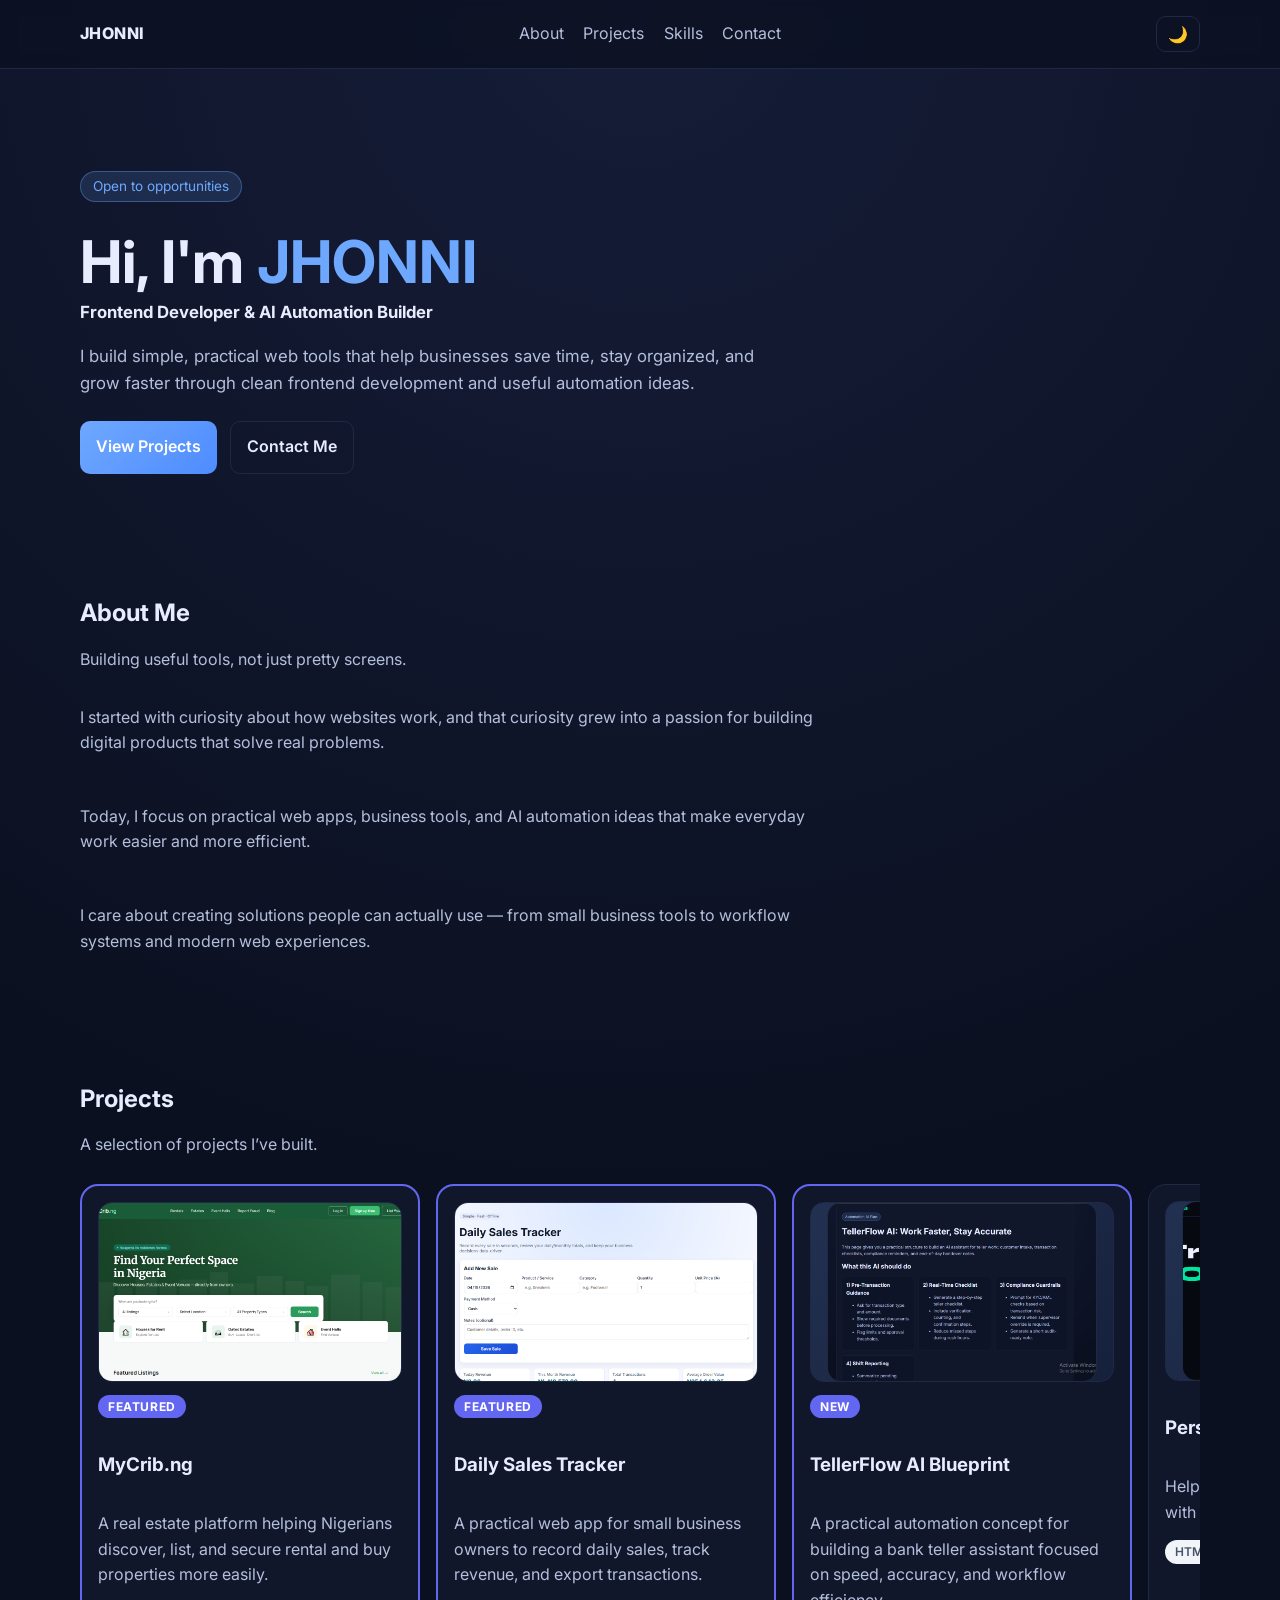
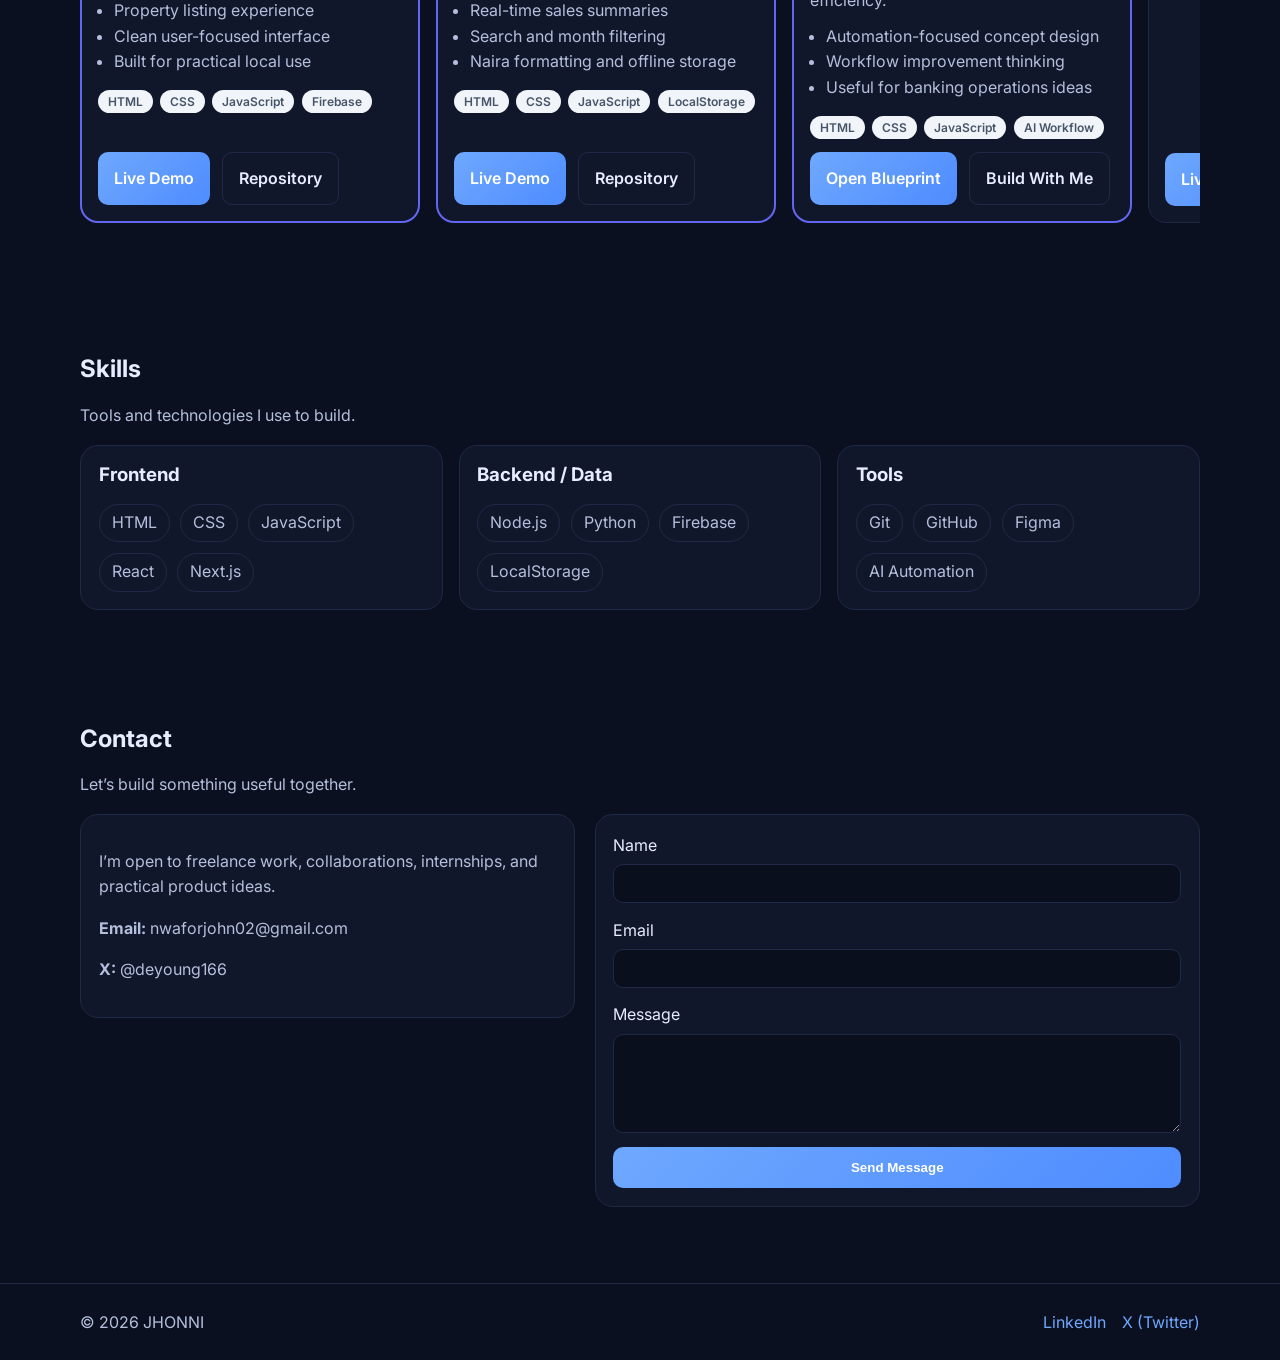
==== index.html @ d538a3f9 "Update project card images and alt attributes" ====
<!doctype html>
<html lang="en">
  <head>
    <meta charset="UTF-8" />
    <meta name="viewport" content="width=device-width, initial-scale=1.0" />
    <title>JHONNI | Frontend Developer & AI Automation Builder</title>
    <meta
      name="description"
      content="Portfolio of Jhonni — frontend developer and AI automation builder creating practical web tools and digital solutions."
    />
    <link rel="preconnect" href="https://fonts.googleapis.com" />
    <link rel="preconnect" href="https://fonts.gstatic.com" crossorigin />
    <link
      href="https://fonts.googleapis.com/css2?family=Inter:wght@400;600;700;800&display=swap"
      rel="stylesheet"
    />
    <link rel="stylesheet" href="styles.css" />
  </head>

  <body>
    <header class="site-header">
      <nav class="container nav">
        <a href="#" class="brand">JHONNI</a>

        <ul class="nav-links">
          <li><a href="#about">About</a></li>
          <li><a href="#projects">Projects</a></li>
          <li><a href="#skills">Skills</a></li>
          <li><a href="#contact">Contact</a></li>
        </ul>

        <div class="nav-actions">
          <button id="theme-toggle" class="theme-toggle" aria-label="Toggle dark and light mode">
            🌙
          </button>
          <button class="menu-btn" aria-label="Toggle menu" aria-expanded="false">☰</button>
        </div>
      </nav>
    </header>

    <main>
      <section class="hero container reveal">
        <p class="badge">Open to opportunities</p>
        <h1>Hi, I'm <span>JHONNI</span></h1>
        <p class="hero-subtitle">Frontend Developer &amp; AI Automation Builder</p>
        <p class="hero-copy">
          I build simple, practical web tools that help businesses save time,
          stay organized, and grow faster through clean frontend development and
          useful automation ideas.
        </p>

        <div class="hero-actions">
          <a class="btn btn-primary" href="#projects">View Projects</a>
          <a class="btn btn-secondary" href="#contact">Contact Me</a>
        </div>
      </section>

      <section id="about" class="section container reveal">
        <div class="section-head">
          <h2>About Me</h2>
          <p>Building useful tools, not just pretty screens.</p>
        </div>

        <div class="about-copy">
          <p>
            I started with curiosity about how websites work, and that curiosity
            grew into a passion for building digital products that solve real problems.
          </p>
          <p>
            Today, I focus on practical web apps, business tools, and AI automation
            ideas that make everyday work easier and more efficient.
          </p>
          <p>
            I care about creating solutions people can actually use — from small
            business tools to workflow systems and modern web experiences.
          </p>
        </div>
      </section>

      <section id="projects" class="section container reveal">
        <div class="section-head">
          <h2>Projects</h2>
          <p>A selection of projects I’ve built.</p>
        </div>

        <div id="project-grid" class="project-grid">
          <article class="project-card featured reveal">
            <img
              src="images/mycrib_preview.png"
              alt="MyCrib.ng preview"
              class="project-image"
            />

            <span class="project-tag">Featured</span>
            <h3>MyCrib.ng</h3>

            <div class="project-copy">
              <p>
                A real estate platform helping Nigerians discover, list, and secure
                rental and buy properties more easily.
              </p>
              <ul class="project-highlights">
                <li>Property listing experience</li>
                <li>Clean user-focused interface</li>
                <li>Built for practical local use</li>
              </ul>
            </div>

            <div class="tech-stack">
              <span>HTML</span>
              <span>CSS</span>
              <span>JavaScript</span>
              <span>Firebase</span>
            </div>

            <div class="card-actions">
              <a
                href="https://mycrib-ng.web.app/"
                class="btn btn-primary"
                target="_blank"
                rel="noopener noreferrer"
              >Live Demo</a>
              <a href="#" class="btn btn-secondary">Repository</a>
            </div>
          </article>

          <article class="project-card featured reveal">
            <img
              src="images/dailysale-tracker-preview.png"
              alt="Daily Sales Tracker preview"
              class="project-image"
            />

            <span class="project-tag">Featured</span>
            <h3>Daily Sales Tracker</h3>

            <div class="project-copy">
              <p>
                A practical web app for small business owners to record daily sales,
                track revenue, and export transactions.
              </p>
              <ul class="project-highlights">
                <li>Real-time sales summaries</li>
                <li>Search and month filtering</li>
                <li>Naira formatting and offline storage</li>
              </ul>
            </div>

            <div class="tech-stack">
              <span>HTML</span>
              <span>CSS</span>
              <span>JavaScript</span>
              <span>LocalStorage</span>
            </div>

            <div class="card-actions">
              <a
                href="https://johnny2275.github.io/SALES-TRACKER/"
                class="btn btn-primary"
                target="_blank"
                rel="noopener noreferrer"
              >Live Demo</a>
              <a href="#" class="btn btn-secondary">Repository</a>
            </div>
          </article>

          <article class="project-card featured reveal">
            <div class="project-image placeholder-image">
               <img
              src="images/Autoteller-preview.png"
              alt="Automateteller-preview"
              class="project-image"
            />
            </div>
            <span class="project-tag">New</span>
            <h3>TellerFlow AI Blueprint</h3>

            <div class="project-copy">
              <p>
                A practical automation concept for building a bank teller assistant
                focused on speed, accuracy, and workflow efficiency.
              </p>
              <ul class="project-highlights">
                <li>Automation-focused concept design</li>
                <li>Workflow improvement thinking</li>
                <li>Useful for banking operations ideas</li>
              </ul>
            </div>

            <div class="tech-stack">
              <span>HTML</span>
              <span>CSS</span>
              <span>JavaScript</span>
              <span>AI Workflow</span>
            </div>

            <div class="card-actions">
              <a href="teller-automation.html" class="btn btn-primary">Open Blueprint</a>
              <a href="#contact" class="btn btn-secondary">Build With Me</a>
            </div>
          </article>

          <article class="project-card reveal">
            <div class="project-image placeholder-image">
              <img
              src="images/finnace-tracker-preview.png"
              alt="Finnacetracker-preview"
              class="project-image"
            />
            </div>

            <h3>Personal Finance Tracker</h3>

            <div class="project-copy">
              <p>Helping users understand money habits with clearer tracking and insights.</p>
            </div>

            <div class="tech-stack">
              <span>HTML</span>
              <span>CSS</span>
              <span>JavaScript</span>
            </div>

            <div class="card-actions">
              <a href="finance-tracker.html" class="btn btn-primary">Live Demo</a>
              <a href="#" class="btn btn-secondary">Repository</a>
            </div>
          </article>

          <article class="project-card reveal">
            <div class="project-image placeholder-image">
              <img
              src="images/task-manager-preview.png"
              alt="taskmanager-preview"
              class="project-image"
            </div>

            <h3>Task Management App</h3>

            <div class="project-copy">
              <p>A simple Kanban-style workflow tool to make productivity easier to manage.</p>
            </div>

            <div class="tech-stack">
              <span>HTML</span>
              <span>CSS</span>
              <span>JavaScript</span>
            </div>

            <div class="card-actions">
              <a href="task-manager.html" class="btn btn-primary">Live Demo</a>
              <a href="#" class="btn btn-secondary">Repository</a>
            </div>
          </article>

          <article class="project-card reveal">
            <div class="project-image placeholder-image">
              <img
              src="images/weather-dashboard-preview.png"
              alt="Weatherdashboard-preview"
              class="project-image"
            </div>

            <h3>Weather Dashboard</h3>

            <div class="project-copy">
              <p>A weather app designed to turn forecast data into useful daily decisions.</p>
            </div>

            <div class="tech-stack">
              <span>HTML</span>
              <span>CSS</span>
              <span>JavaScript</span>
            </div>

            <div class="card-actions">
              <a href="weather-dashboard.html" class="btn btn-primary">Live Demo</a>
              <a href="#" class="btn btn-secondary">Repository</a>
            </div>
          </article>
        </div>
      </section>

      <section id="skills" class="section container reveal">
        <div class="section-head">
          <h2>Skills</h2>
          <p>Tools and technologies I use to build.</p>
        </div>

        <div class="skills-columns">
          <div class="skill-block">
            <h3>Frontend</h3>
            <ul class="skills-list">
              <li>HTML</li>
              <li>CSS</li>
              <li>JavaScript</li>
              <li>React</li>
              <li>Next.js</li>
            </ul>
          </div>

          <div class="skill-block">
            <h3>Backend / Data</h3>
            <ul class="skills-list">
              <li>Node.js</li>
              <li>Python</li>
              <li>Firebase</li>
              <li>LocalStorage</li>
            </ul>
          </div>

          <div class="skill-block">
            <h3>Tools</h3>
            <ul class="skills-list">
              <li>Git</li>
              <li>GitHub</li>
              <li>Figma</li>
              <li>AI Automation</li>
            </ul>
          </div>
        </div>
      </section>

      <section id="contact" class="section container reveal">
        <div class="section-head">
          <h2>Contact</h2>
          <p>Let’s build something useful together.</p>
        </div>

        <div class="contact-layout">
          <div class="contact-info">
            <p>
              I’m open to freelance work, collaborations, internships, and practical
              product ideas.
            </p>
            <p><strong>Email:</strong> nwaforjohn02@gmail.com</p>
            <p><strong>X:</strong> @deyoung166</p>
          </div>

          <form class="contact-form" action="https://formspree.io/f/xojpylja" method="POST">
            <label>
              Name
              <input type="text" name="name" required />
            </label>
            <label>
              Email
              <input type="email" name="email" required />
            </label>
            <label>
              Message
              <textarea name="message" rows="5" required></textarea>
            </label>
            <button class="btn btn-primary" type="submit">Send Message</button>
          </form>
        </div>
      </section>
    </main>

    <footer class="site-footer">
      <div class="container footer-content">
        <p>© <span id="year"></span> JHONNI</p>
        <div class="footer-links">
          <a
            href="https://linkedin.com/in/john-nwafor-359a31131"
            target="_blank"
            rel="noopener noreferrer"
          >LinkedIn</a>
          <a
            href="https://x.com/deyoung166"
            target="_blank"
            rel="noopener noreferrer"
          >X (Twitter)</a>
        </div>
      </div>
    </footer>

    <script src="script.js"></script>
  </body>
</html>
---- styles.css ----
:root {
  --bg: #0b1020;
  --panel: #11172b;
  --text: #e7ecff;
  --muted: #b4bfdc;
  --primary: #6ea8fe;
  --primary-strong: #4f8cff;
  --border: #202846;
}

body.light-mode {
  --bg: #f5f7ff;
  --panel: #ffffff;
  --text: #0f172a;
  --muted: #475569;
  --primary: #4f46e5;
  --primary-strong: #2563eb;
  --border: #dbe3f0;
}

* {
  box-sizing: border-box;
  scroll-margin-top: 80px;
}

html {
  scroll-behavior: smooth;
}

body {
  margin: 0;
  font-family: Inter, system-ui, -apple-system, Segoe UI, Roboto, sans-serif;
  background: radial-gradient(circle at top, #151d38, var(--bg) 40%);
  color: var(--text);
  line-height: 1.6;
  transition: background 0.3s ease, color 0.3s ease;
}

body.light-mode {
  background: radial-gradient(circle at top, #e9efff, var(--bg) 45%);
}

.container {
  width: min(1120px, 92%);
  margin: 0 auto;
}

.site-header {
  position: sticky;
  top: 0;
  z-index: 100;
  backdrop-filter: blur(8px);
  background: rgba(11, 16, 32, 0.75);
  border-bottom: 1px solid var(--border);
  transition: background 0.3s ease, border-color 0.3s ease;
}

body.light-mode .site-header {
  background: rgba(245, 247, 255, 0.82);
}

.nav {
  display: flex;
  align-items: center;
  justify-content: space-between;
  min-height: 68px;
  gap: 1rem;
}

.brand {
  color: var(--text);
  text-decoration: none;
  font-weight: 800;
  letter-spacing: 0.4px;
}

.nav-links {
  display: flex;
  gap: 1.2rem;
  list-style: none;
  padding: 0;
  margin: 0;
}

.nav-links a {
  color: var(--muted);
  text-decoration: none;
  transition: color 0.25s ease;
}

.nav-links a:hover {
  color: var(--text);
}

.nav-actions {
  display: flex;
  align-items: center;
  gap: 0.75rem;
}

.menu-btn,
.theme-toggle {
  background: transparent;
  border: 1px solid var(--border);
  color: var(--text);
  border-radius: 10px;
  cursor: pointer;
  transition: background 0.25s ease, border-color 0.25s ease, color 0.25s ease;
}

.menu-btn {
  display: none;
  padding: 0.4rem 0.55rem;
}

.theme-toggle {
  padding: 0.45rem 0.7rem;
  font-size: 1rem;
}

.theme-toggle:hover,
.menu-btn:hover,
.btn-secondary:hover {
  background: rgba(255, 255, 255, 0.06);
}

body.light-mode .theme-toggle:hover,
body.light-mode .menu-btn:hover,
body.light-mode .btn-secondary:hover {
  background: rgba(15, 23, 42, 0.06);
}

.hero {
  padding: 5.5rem 0 3.5rem;
}

.badge {
  display: inline-block;
  background: rgba(110, 168, 254, 0.15);
  color: var(--primary);
  border: 1px solid rgba(110, 168, 254, 0.35);
  border-radius: 999px;
  padding: 0.25rem 0.75rem;
  font-size: 0.85rem;
}

.hero h1 {
  font-size: clamp(2.2rem, 4.6vw, 4rem);
  margin: 0.9rem 0 0.25rem;
  line-height: 1.1;
}

.hero h1 span {
  color: var(--primary);
}

.hero-subtitle {
  font-size: 1.05rem;
  font-weight: 700;
  color: var(--text);
  margin: 0 0 0.85rem;
}

.hero-copy {
  max-width: 64ch;
  color: var(--muted);
  font-size: 1.05rem;
}

.hero-actions {
  margin-top: 1.5rem;
  display: flex;
  gap: 0.8rem;
  flex-wrap: wrap;
}

.btn {
  text-decoration: none;
  border: none;
  border-radius: 10px;
  padding: 0.8rem 1rem;
  cursor: pointer;
  font-weight: 600;
  display: inline-flex;
  align-items: center;
  justify-content: center;
  transition: transform 0.2s ease, background 0.25s ease, border-color 0.25s ease;
}

.btn:hover {
  transform: translateY(-1px);
}

.btn-primary {
  background: linear-gradient(135deg, var(--primary), var(--primary-strong));
  color: #fff;
}

.btn-secondary {
  color: var(--text);
  border: 1px solid var(--border);
  background: transparent;
}

.section {
  padding: 2.8rem 0;
  overflow: hidden;
}

.section-head p {
  color: var(--muted);
  margin-top: -0.35rem;
}

.about-copy {
  max-width: 76ch;
  color: var(--muted);
  display: grid;
  gap: 1rem;
}

/* Project slider */
.project-grid {
  display: flex;
  flex-wrap: nowrap;
  gap: 1rem;
  overflow-x: auto;
  overflow-y: hidden;
  scroll-behavior: smooth;
  padding: 10px 0 18px;
  -webkit-overflow-scrolling: touch;
  scroll-snap-type: x mandatory;
}

.project-grid::-webkit-scrollbar {
  height: 8px;
}

.project-grid::-webkit-scrollbar-thumb {
  background: #2b3761;
  border-radius: 999px;
}

body.light-mode .project-grid::-webkit-scrollbar-thumb {
  background: #c4d0e8;
}

.project-grid::-webkit-scrollbar-track {
  background: transparent;
}

.project-card {
  background: var(--panel);
  border: 1px solid var(--border);
  border-radius: 18px;
  padding: 1rem;
  display: flex;
  flex-direction: column;
  gap: 0.8rem;
  min-width: 340px;
  max-width: 340px;
  flex: 0 0 340px;
  scroll-snap-align: start;
  transition: transform 0.25s ease, border-color 0.25s ease, background 0.25s ease, box-shadow 0.25s ease;
}

.project-card:hover {
  transform: translateY(-4px);
  box-shadow: 0 16px 34px rgba(0, 0, 0, 0.18);
}

.project-card.featured {
  border: 2px solid #6366f1;
}

.project-image {
  width: 100%;
  height: 180px;
  object-fit: cover;
  border-radius: 14px;
  border: 1px solid var(--border);
  display: block;
}

.placeholder-image {
  display: flex;
  align-items: center;
  justify-content: center;
  background: linear-gradient(135deg, rgba(110, 168, 254, 0.18), rgba(79, 140, 255, 0.08));
  color: var(--muted);
  font-weight: 700;
  text-align: center;
  padding: 1rem;
}

.project-tag {
  display: inline-block;
  background: #6366f1;
  color: #fff;
  font-size: 0.75rem;
  font-weight: 700;
  padding: 2px 10px;
  border-radius: 99px;
  letter-spacing: 0.05em;
  text-transform: uppercase;
  width: fit-content;
}

.project-copy {
  display: grid;
  gap: 0.65rem;
}

.project-copy p {
  margin: 0;
  color: var(--muted);
}

.project-highlights {
  margin: 0;
  padding-left: 1rem;
  color: var(--muted);
}

.tech-stack {
  display: flex;
  flex-wrap: wrap;
  gap: 0.45rem;
  margin-top: 0.15rem;
}

.tech-stack span {
  background: #f1f5f9;
  color: #475569;
  font-size: 0.75rem;
  font-weight: 600;
  padding: 2px 10px;
  border-radius: 99px;
}

.card-actions {
  display: flex;
  gap: 0.75rem;
  margin-top: auto;
  flex-wrap: wrap;
}

/* Skills */
.skills-columns {
  display: grid;
  grid-template-columns: repeat(3, minmax(0, 1fr));
  gap: 1rem;
}

.skill-block {
  background: var(--panel);
  border: 1px solid var(--border);
  border-radius: 18px;
  padding: 1.1rem;
}

.skill-block h3 {
  margin: 0;
  line-height: 1.3;
}

.skills-list {
  display: flex;
  flex-wrap: wrap;
  gap: 0.65rem;
  list-style: none;
  padding: 0;
  margin: 1rem 0 0;
}

.skills-list li {
  border: 1px solid var(--border);
  border-radius: 999px;
  padding: 0.35rem 0.75rem;
  color: var(--muted);
  background: transparent;
}

/* Contact */
.contact-layout {
  display: grid;
  grid-template-columns: 0.9fr 1.1fr;
  gap: 1.2rem;
  align-items: start;
}

.contact-info {
  background: var(--panel);
  border: 1px solid var(--border);
  border-radius: 18px;
  padding: 1.1rem;
  color: var(--muted);
}

.contact-form {
  display: grid;
  gap: 0.9rem;
  background: var(--panel);
  border: 1px solid var(--border);
  border-radius: 18px;
  padding: 1.1rem;
}

.contact-form label {
  display: grid;
  gap: 0.35rem;
}

.contact-form input,
.contact-form textarea {
  border: 1px solid var(--border);
  background: #0a0f1e;
  color: var(--text);
  border-radius: 10px;
  padding: 0.7rem;
  transition: background 0.25s ease, color 0.25s ease, border-color 0.25s ease;
}

body.light-mode .contact-form input,
body.light-mode .contact-form textarea {
  background: #ffffff;
}

/* Footer */
.site-footer {
  border-top: 1px solid var(--border);
  margin-top: 2rem;
}

.footer-content {
  min-height: 76px;
  display: flex;
  align-items: center;
  justify-content: space-between;
  color: var(--muted);
  gap: 1rem;
  flex-wrap: wrap;
}

.footer-links {
  display: flex;
  gap: 1rem;
  flex-wrap: wrap;
}

.footer-content a {
  color: var(--primary);
  text-decoration: none;
}

/* Reveal animation */
.reveal {
  opacity: 0;
  transform: translateY(24px);
  transition: opacity 0.65s ease, transform 0.65s ease;
}

.reveal.show {
  opacity: 1;
  transform: translateY(0);
}

@media (max-width: 980px) {
  .skills-columns,
  .contact-layout {
    grid-template-columns: 1fr;
  }
}

@media (max-width: 760px) {
  .menu-btn {
    display: inline-block;
  }

  .nav {
    position: relative;
  }

  .nav-links {
    position: absolute;
    top: 68px;
    right: 0;
    background: #0f1730;
    border: 1px solid var(--border);
    border-radius: 12px;
    display: none;
    flex-direction: column;
    padding: 0.9rem;
    min-width: 180px;
    transition: all 0.3s ease;
    opacity: 0;
    transform: translateY(-10px);
    pointer-events: none;
    z-index: 50;
  }

  body.light-mode .nav-links {
    background: #ffffff;
  }

  .nav-links.open {
    display: flex;
    opacity: 1;
    transform: translateY(0);
    pointer-events: auto;
  }

  .hero {
    padding: 4.2rem 0 2.6rem;
  }

  .project-card {
    min-width: 280px;
    max-width: 280px;
    flex-basis: 280px;
  }

  .project-image {
    height: 160px;
  }
}
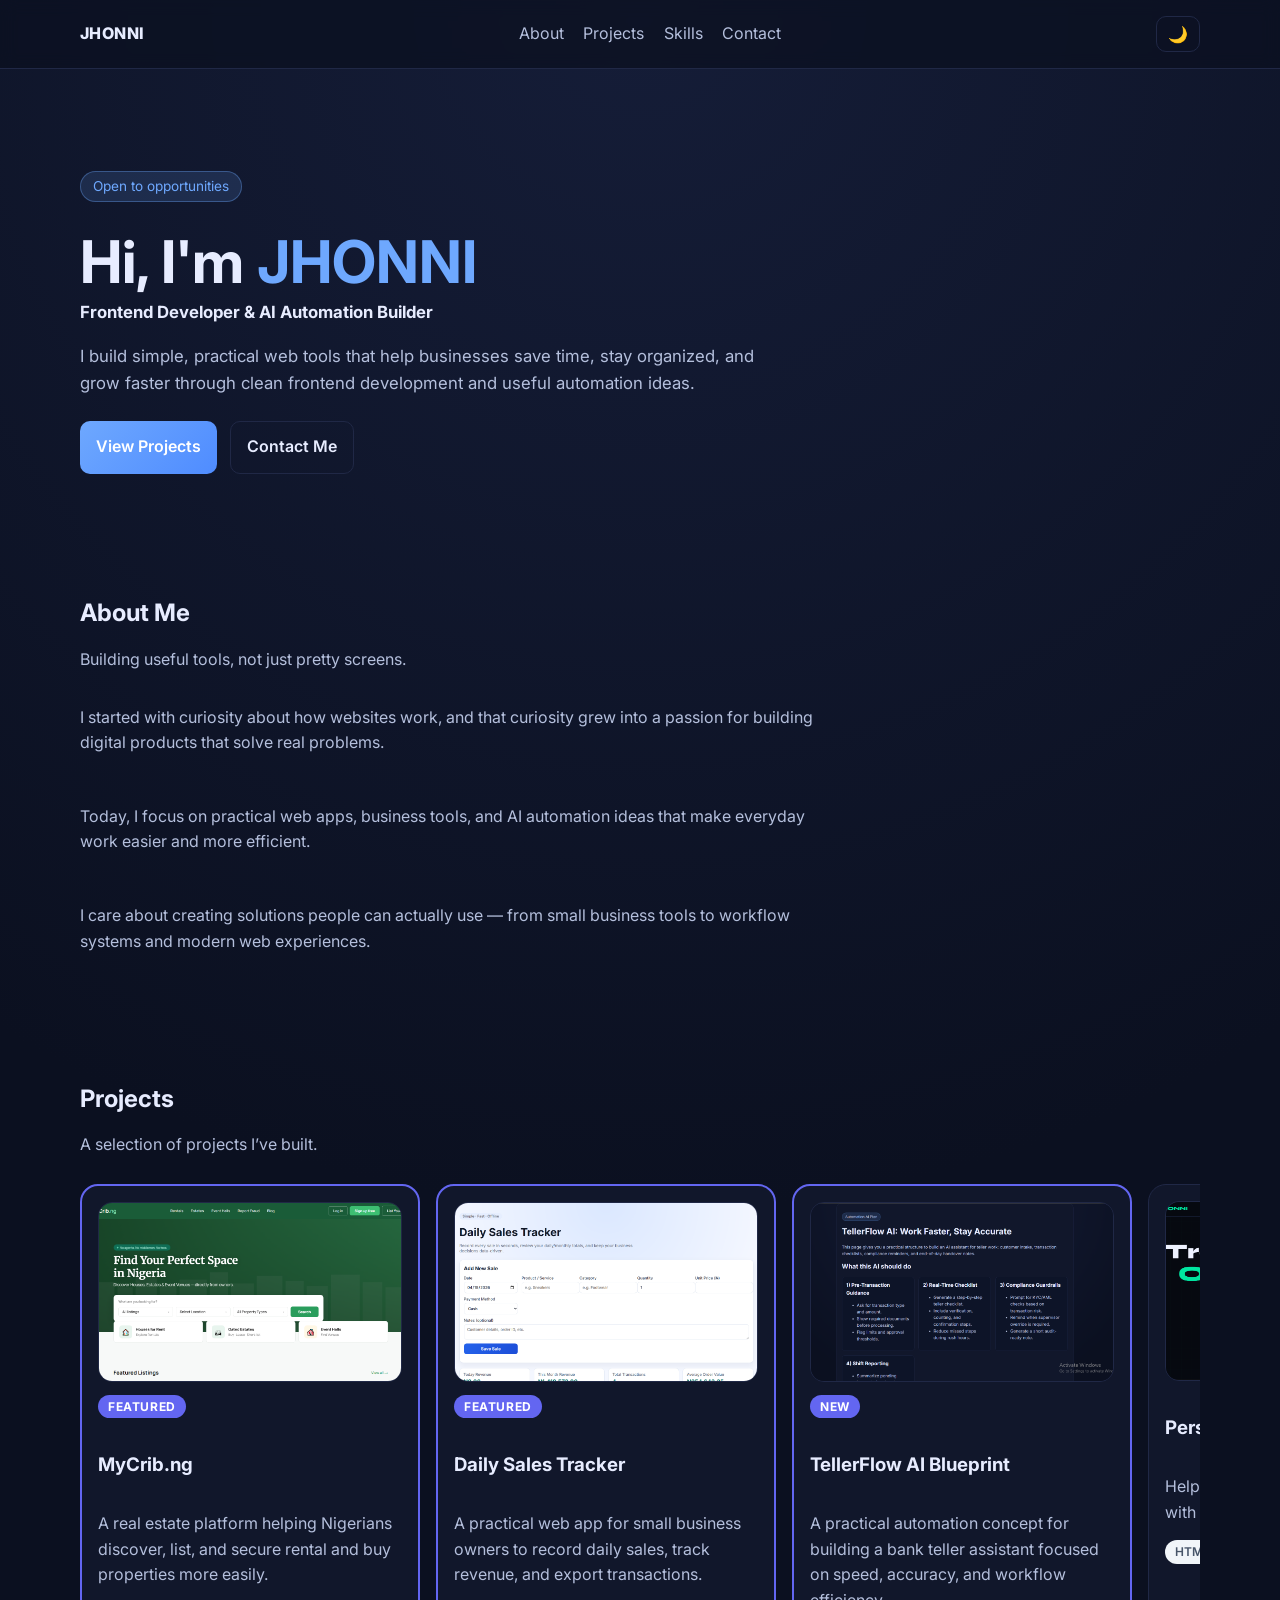
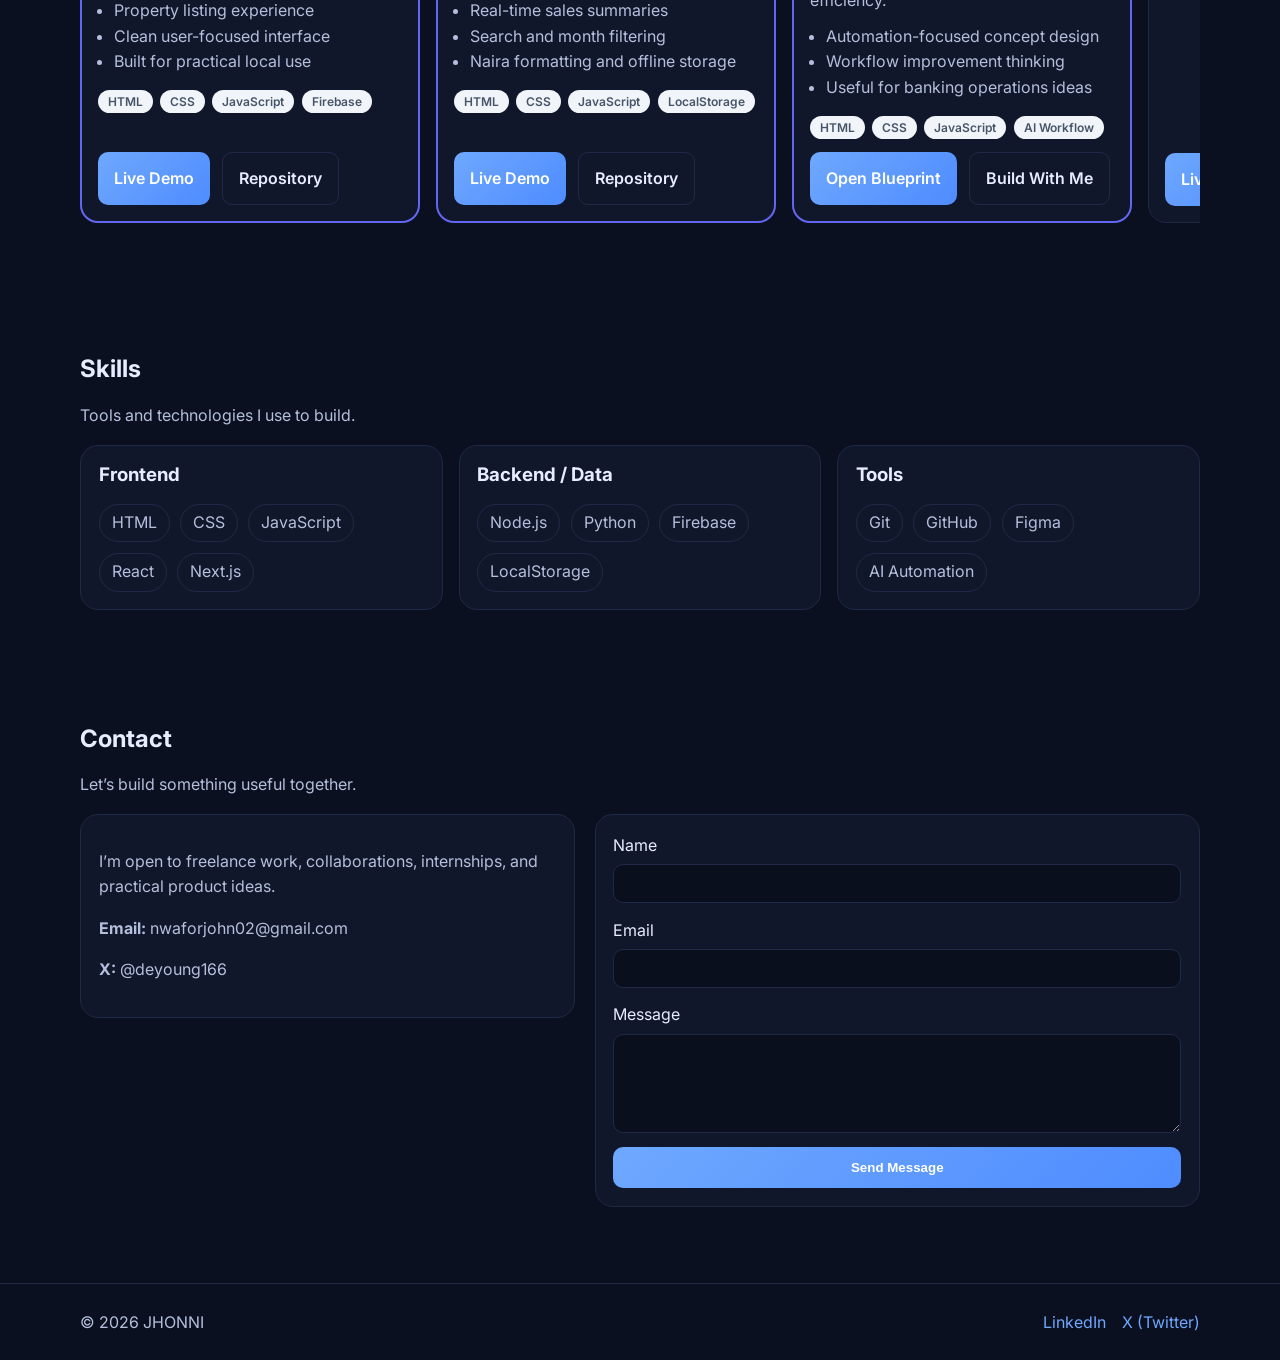
==== commit 26d9265c: "Update project image alt texts and fix HTML structure" ====
--- a/index.html
+++ b/index.html
@@ -1,4 +1,3 @@
-
 <!doctype html>
 <html lang="en">
   <head>
@@ -166,13 +165,12 @@
           </article>
 
           <article class="project-card featured reveal">
-            <div class="project-image placeholder-image">
-               <img
+            <img
               src="images/Autoteller-preview.png"
-              alt="Automateteller-preview"
-              class="project-image"
-            />
-            </div>
+              alt="TellerFlow AI Blueprint preview"
+              class="project-image"
+            />
+
             <span class="project-tag">New</span>
             <h3>TellerFlow AI Blueprint</h3>
 
@@ -202,13 +200,11 @@
           </article>
 
           <article class="project-card reveal">
-            <div class="project-image placeholder-image">
-              <img
+            <img
               src="images/finnace-tracker-preview.png"
-              alt="Finnacetracker-preview"
-              class="project-image"
-            />
-            </div>
+              alt="Personal Finance Tracker preview"
+              class="project-image"
+            />
 
             <h3>Personal Finance Tracker</h3>
 
@@ -229,12 +225,11 @@
           </article>
 
           <article class="project-card reveal">
-            <div class="project-image placeholder-image">
-              <img
+            <img
               src="images/task-manager-preview.png"
-              alt="taskmanager-preview"
-              class="project-image"
-            </div>
+              alt="Task Management App preview"
+              class="project-image"
+            />
 
             <h3>Task Management App</h3>
 
@@ -255,12 +250,11 @@
           </article>
 
           <article class="project-card reveal">
-            <div class="project-image placeholder-image">
-              <img
+            <img
               src="images/weather-dashboard-preview.png"
-              alt="Weatherdashboard-preview"
-              class="project-image"
-            </div>
+              alt="Weather Dashboard preview"
+              class="project-image"
+            />
 
             <h3>Weather Dashboard</h3>
 
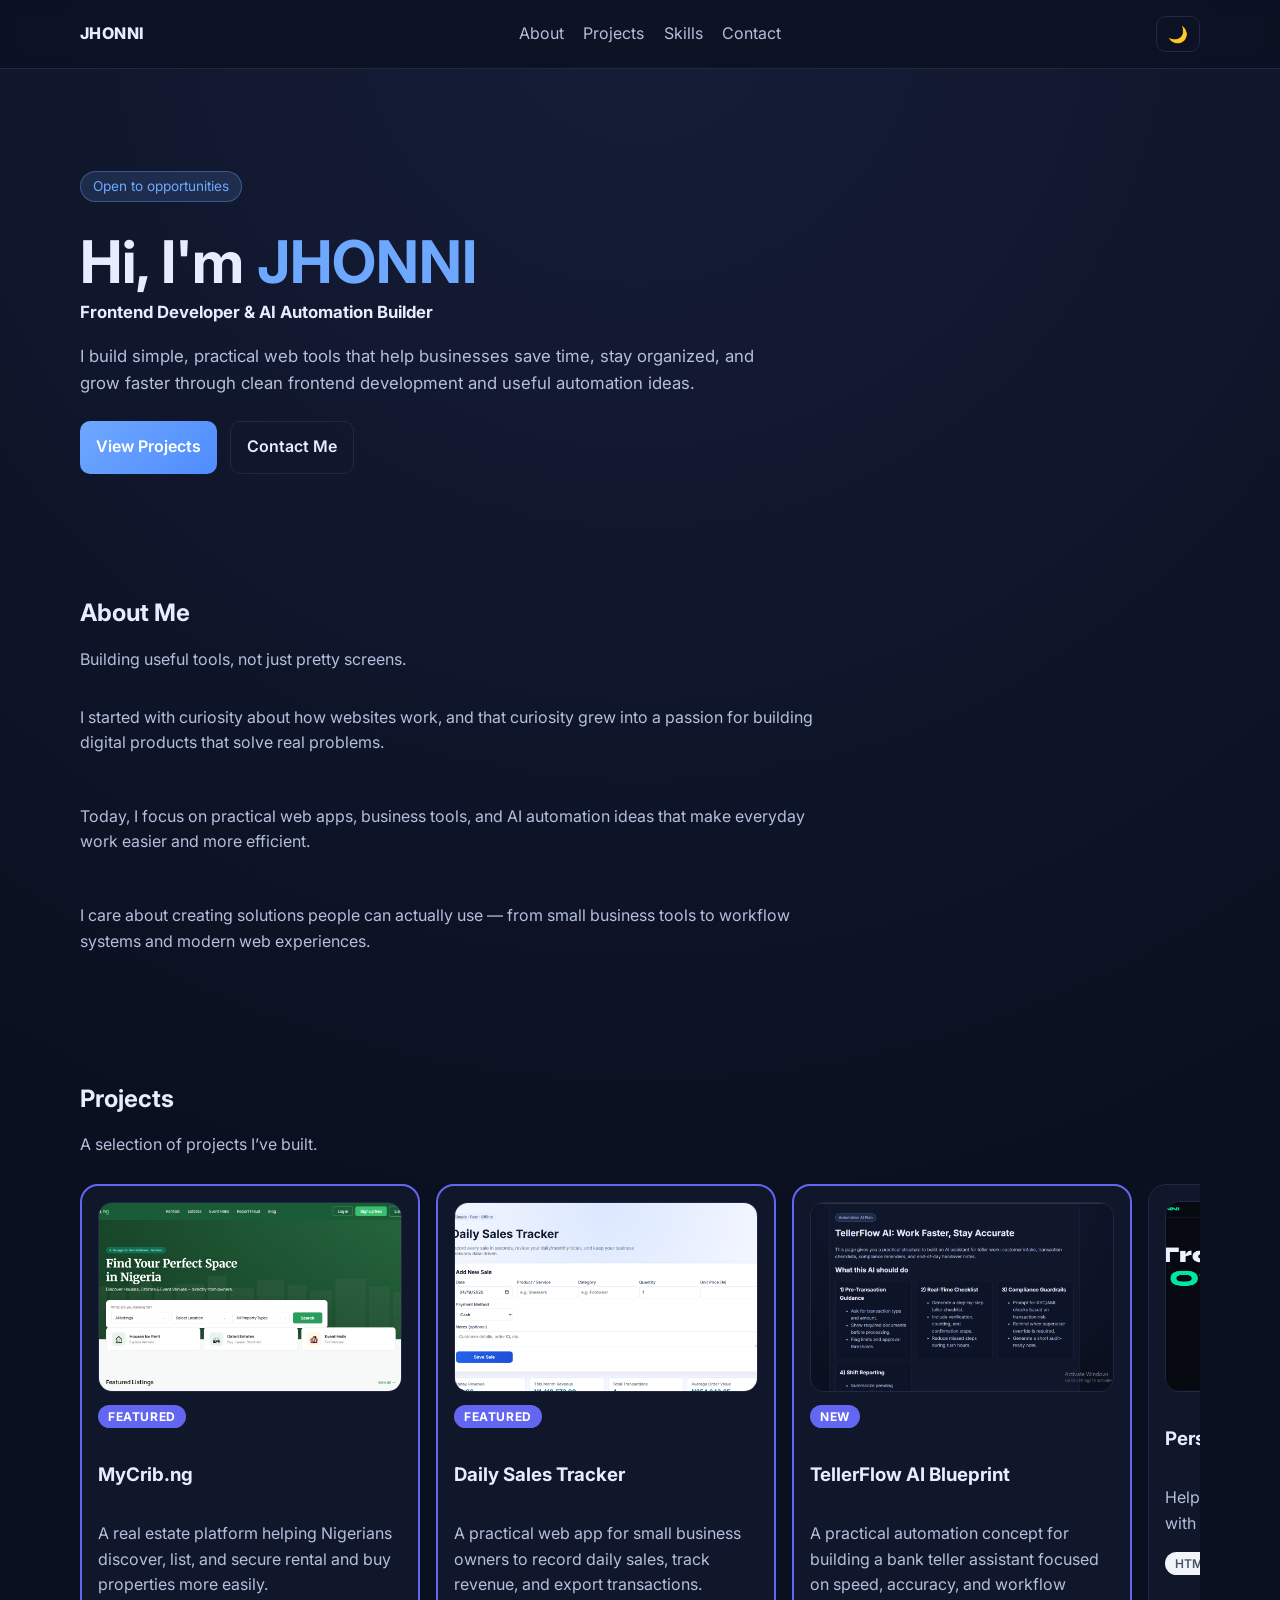
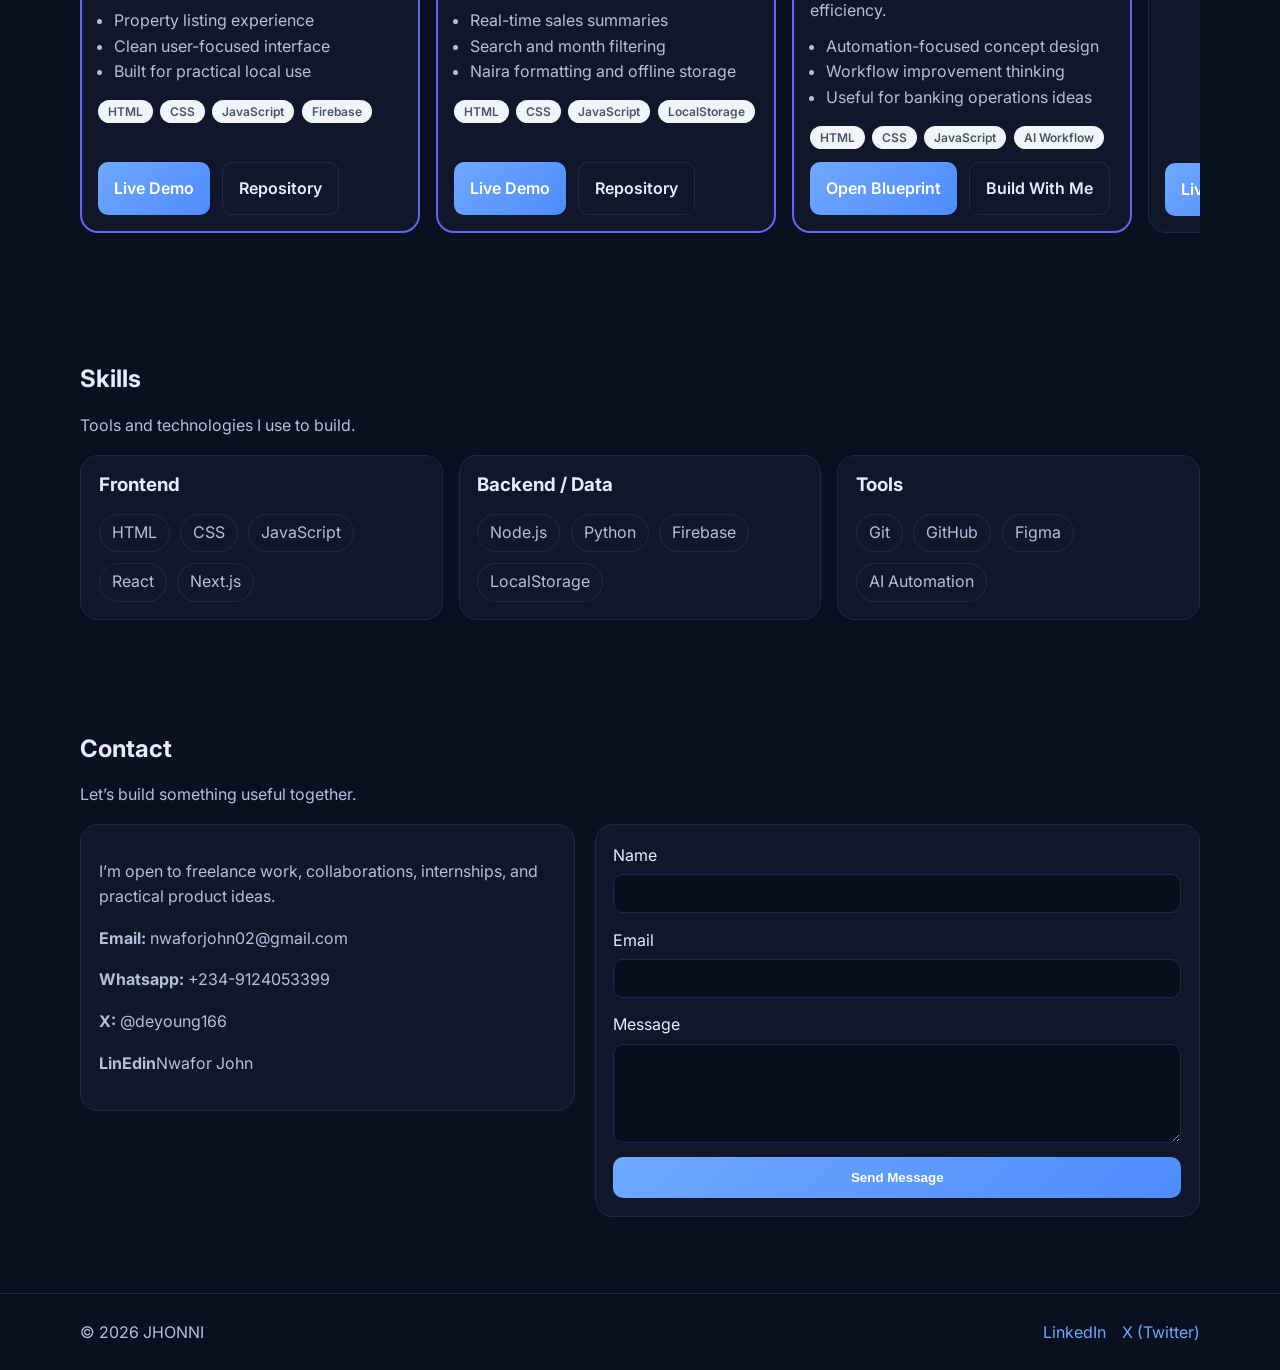
==== commit 06d734a7: "Update contact information in index.html" ====
--- a/index.html
+++ b/index.html
@@ -329,7 +329,9 @@
               product ideas.
             </p>
             <p><strong>Email:</strong> nwaforjohn02@gmail.com</p>
+            <p><strong>Whatsapp:</strong> +234-9124053399</p>
             <p><strong>X:</strong> @deyoung166</p>
+            <p><strong>LinEdin</strong>Nwafor John</p>
           </div>
 
           <form class="contact-form" action="https://formspree.io/f/xojpylja" method="POST">
--- a/styles.css
+++ b/styles.css
@@ -263,10 +263,8 @@
   scroll-snap-align: start;
   transition: transform 0.25s ease, border-color 0.25s ease, background 0.25s ease, box-shadow 0.25s ease;
 }
-
 .project-card:hover {
-  transform: translateY(-4px);
-  box-shadow: 0 16px 34px rgba(0, 0, 0, 0.18);
+  transform: translateY(-6px) scale(1.02);
 }
 
 .project-card.featured {
@@ -275,7 +273,7 @@
 
 .project-image {
   width: 100%;
-  height: 180px;
+  aspect-ratio: 16 / 10;   /* 🔥 FIX: keeps all images same shape */
   object-fit: cover;
   border-radius: 14px;
   border: 1px solid var(--border);
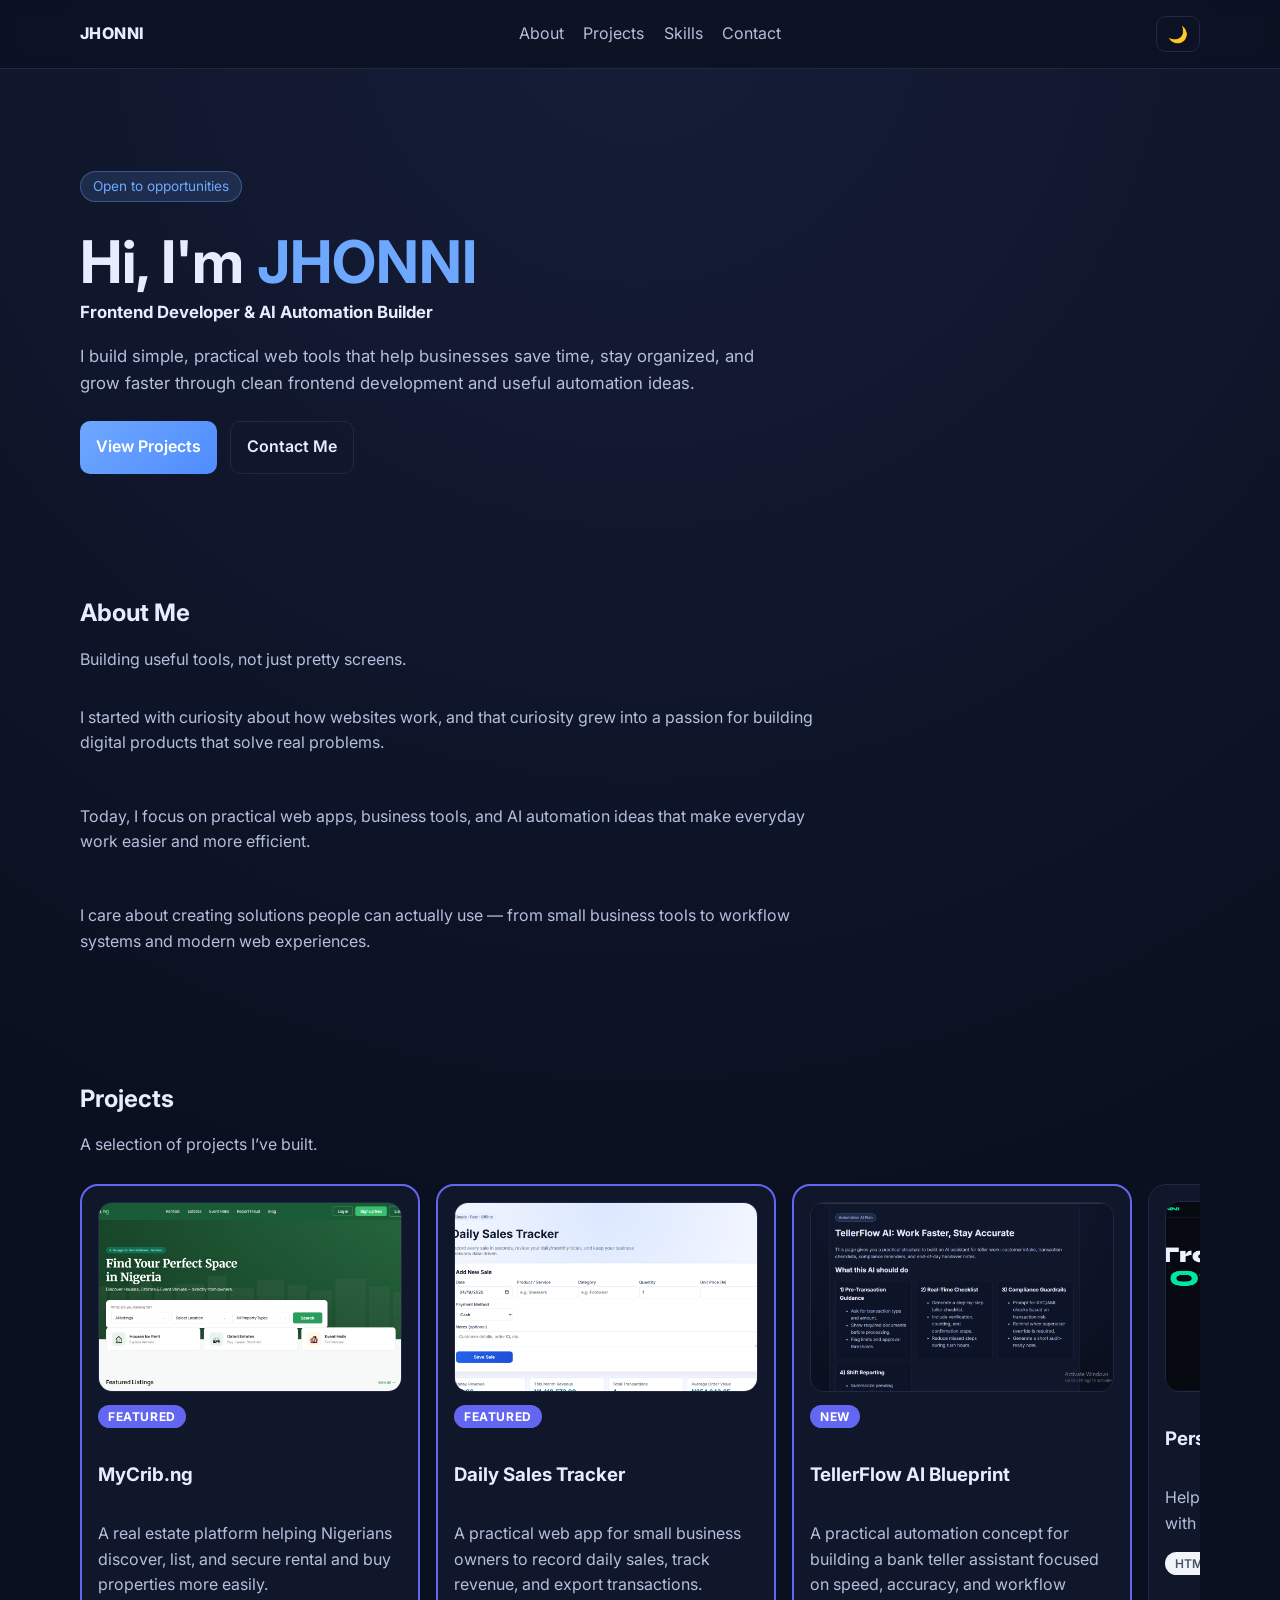
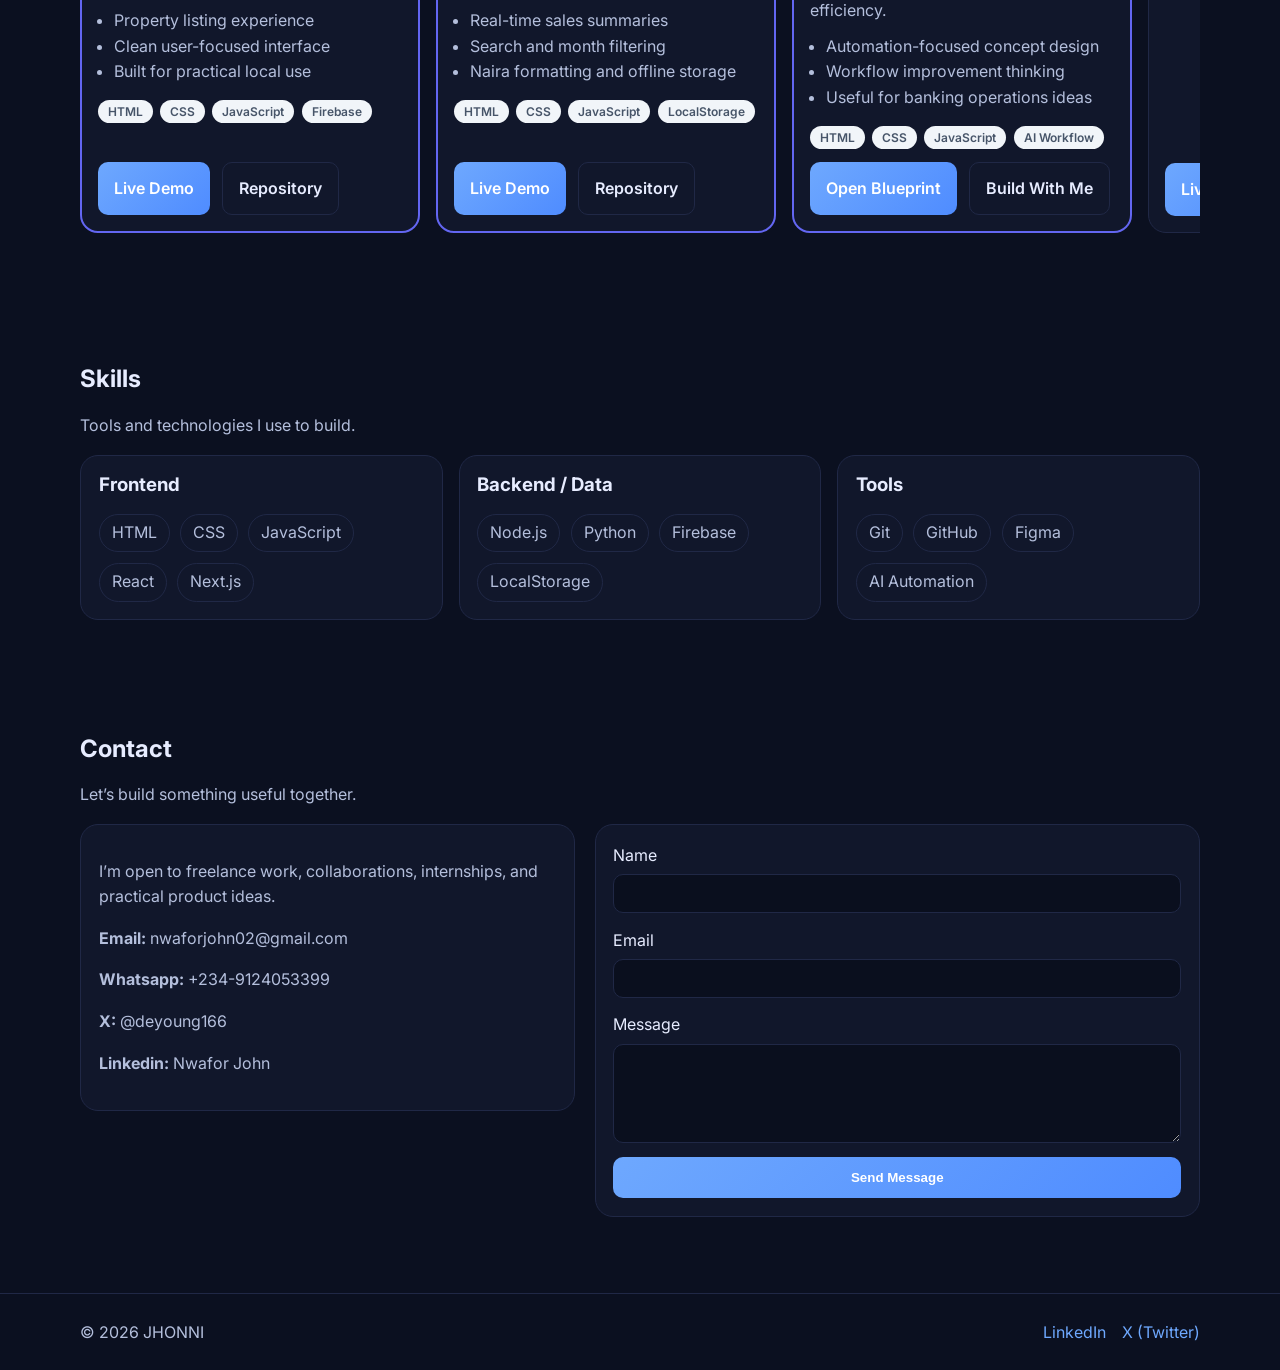
==== commit 7892e704: "Fix typo in LinkedIn section of index.html" ====
--- a/index.html
+++ b/index.html
@@ -331,7 +331,7 @@
             <p><strong>Email:</strong> nwaforjohn02@gmail.com</p>
             <p><strong>Whatsapp:</strong> +234-9124053399</p>
             <p><strong>X:</strong> @deyoung166</p>
-            <p><strong>LinEdin</strong>Nwafor John</p>
+            <p><strong>Linkedin:</strong> Nwafor John</p>
           </div>
 
           <form class="contact-form" action="https://formspree.io/f/xojpylja" method="POST">
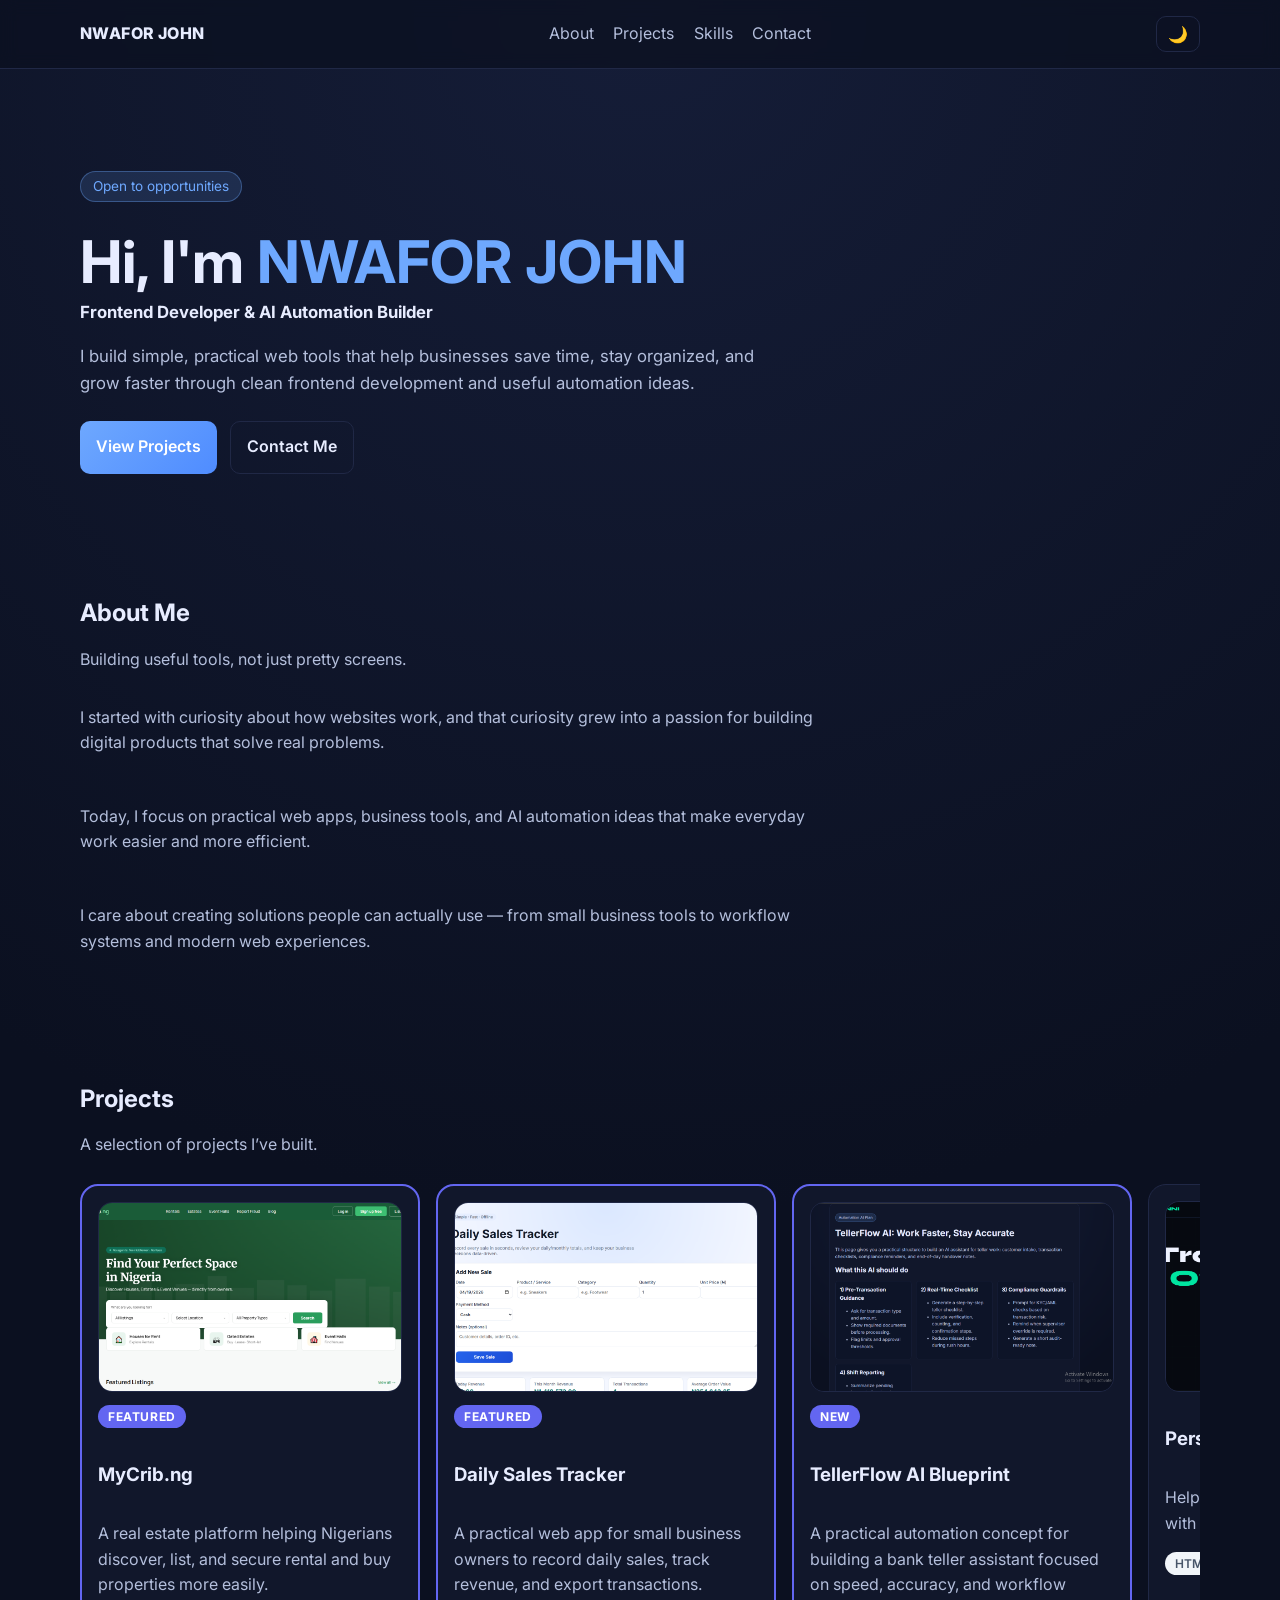
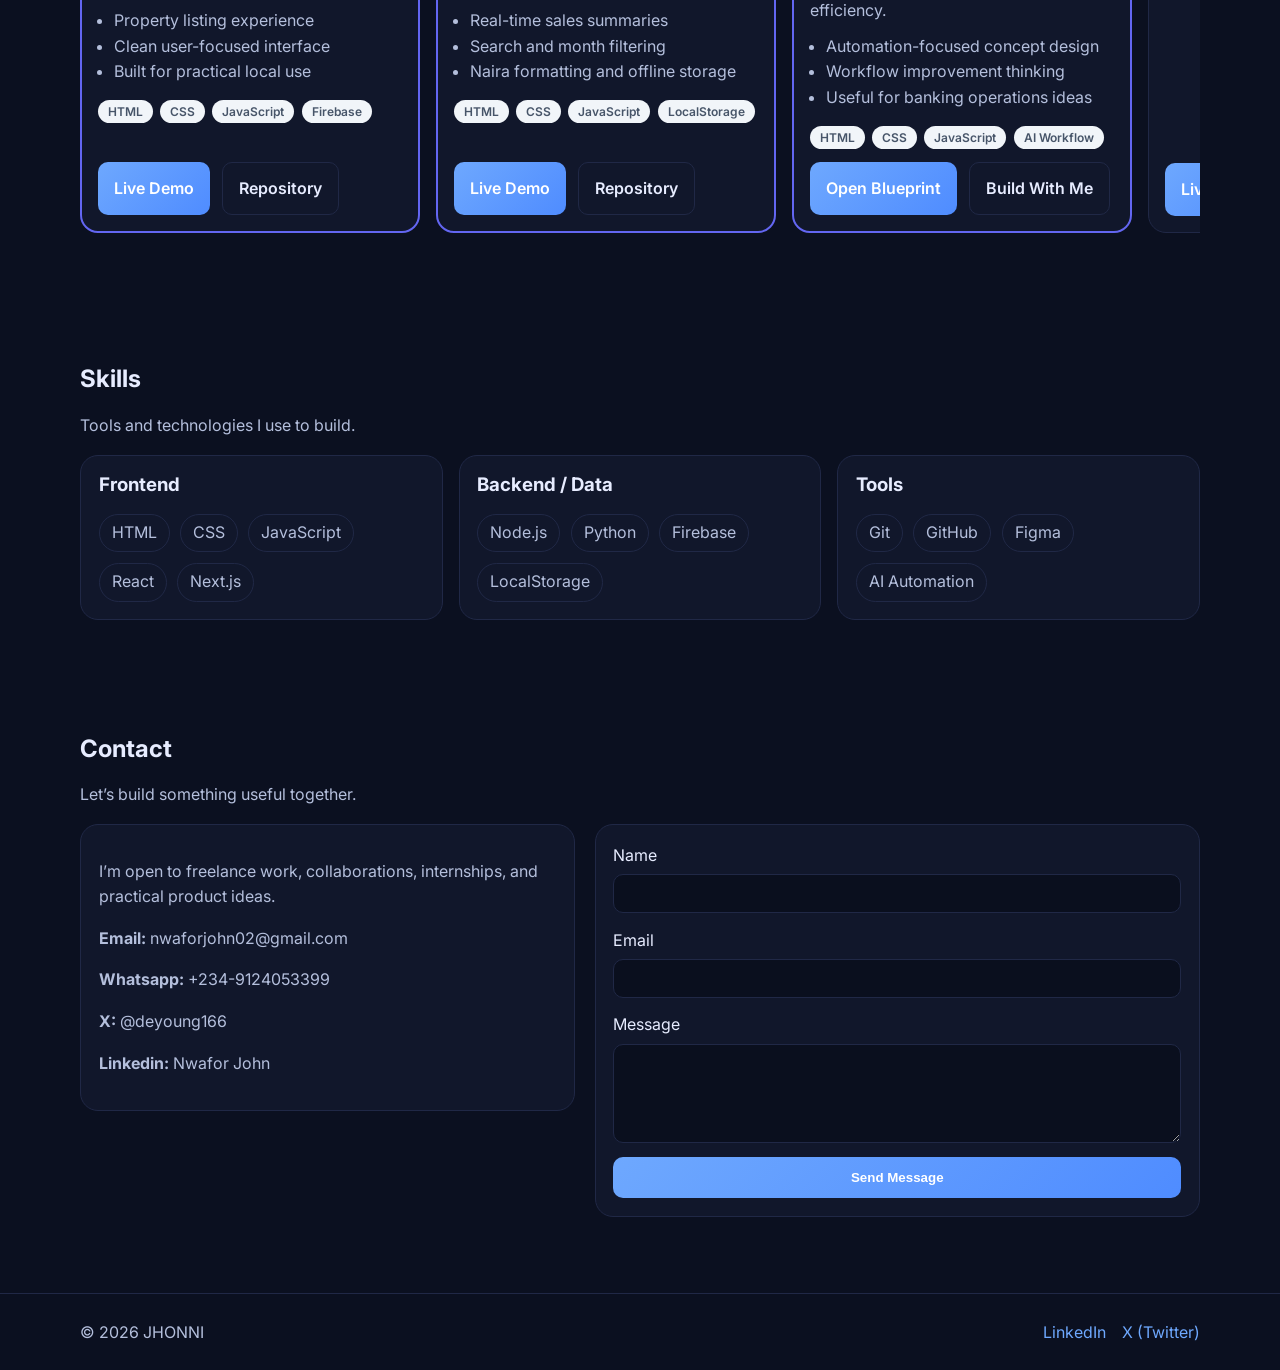
==== commit 73fd425f: "Update name from JHONNI to NWAFOR JOHN" ====
--- a/index.html
+++ b/index.html
@@ -3,7 +3,7 @@
   <head>
     <meta charset="UTF-8" />
     <meta name="viewport" content="width=device-width, initial-scale=1.0" />
-    <title>JHONNI | Frontend Developer & AI Automation Builder</title>
+    <title>NWAFOR JOHN | Frontend Developer & AI Automation Builder</title>
     <meta
       name="description"
       content="Portfolio of Jhonni — frontend developer and AI automation builder creating practical web tools and digital solutions."
@@ -20,7 +20,7 @@
   <body>
     <header class="site-header">
       <nav class="container nav">
-        <a href="#" class="brand">JHONNI</a>
+        <a href="#" class="brand">NWAFOR JOHN</a>
 
         <ul class="nav-links">
           <li><a href="#about">About</a></li>
@@ -41,7 +41,7 @@
     <main>
       <section class="hero container reveal">
         <p class="badge">Open to opportunities</p>
-        <h1>Hi, I'm <span>JHONNI</span></h1>
+        <h1>Hi, I'm <span>NWAFOR JOHN</span></h1>
         <p class="hero-subtitle">Frontend Developer &amp; AI Automation Builder</p>
         <p class="hero-copy">
           I build simple, practical web tools that help businesses save time,
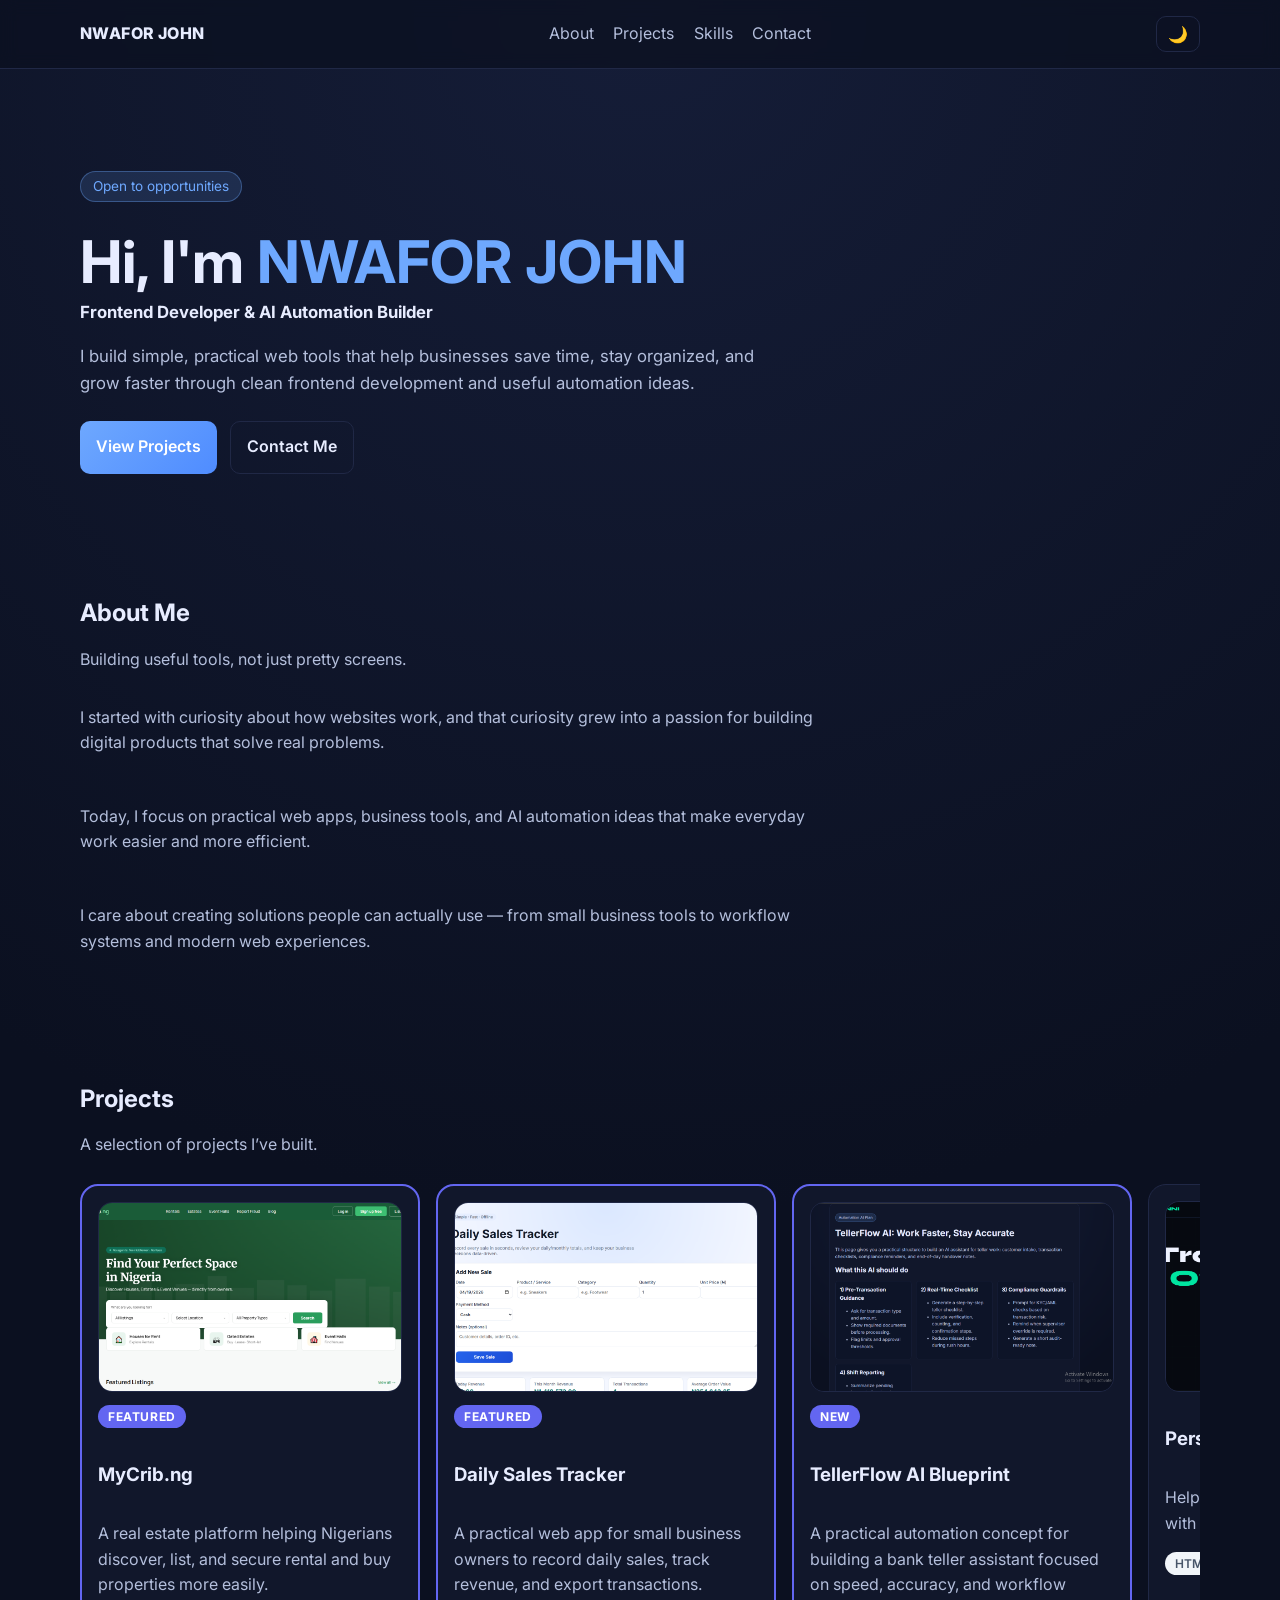
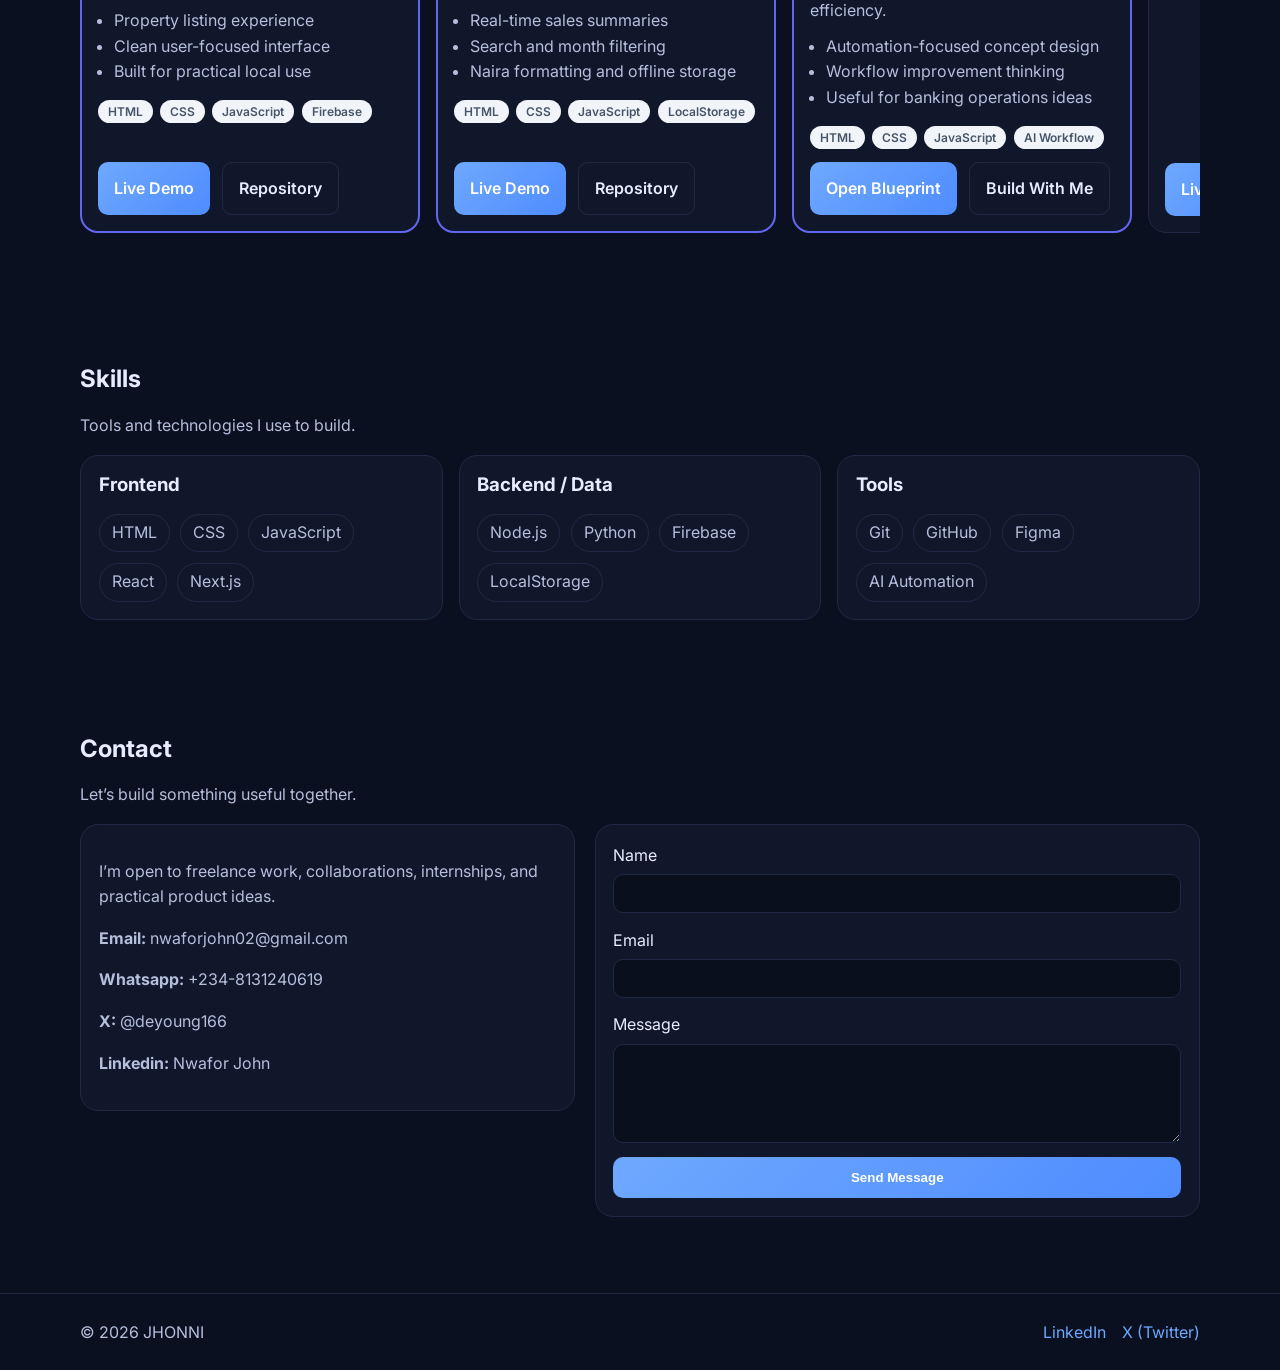
==== commit 121d8623: "Update WhatsApp contact number in index.html" ====
--- a/index.html
+++ b/index.html
@@ -3,7 +3,7 @@
   <head>
     <meta charset="UTF-8" />
     <meta name="viewport" content="width=device-width, initial-scale=1.0" />
-    <title>NWAFOR JOHN | Frontend Developer & AI Automation Builder</title>
+    <title>NWAFOR JOHN </title>
     <meta
       name="description"
       content="Portfolio of Jhonni — frontend developer and AI automation builder creating practical web tools and digital solutions."
@@ -329,7 +329,7 @@
               product ideas.
             </p>
             <p><strong>Email:</strong> nwaforjohn02@gmail.com</p>
-            <p><strong>Whatsapp:</strong> +234-9124053399</p>
+            <p><strong>Whatsapp:</strong> +234-8131240619</p>
             <p><strong>X:</strong> @deyoung166</p>
             <p><strong>Linkedin:</strong> Nwafor John</p>
           </div>
